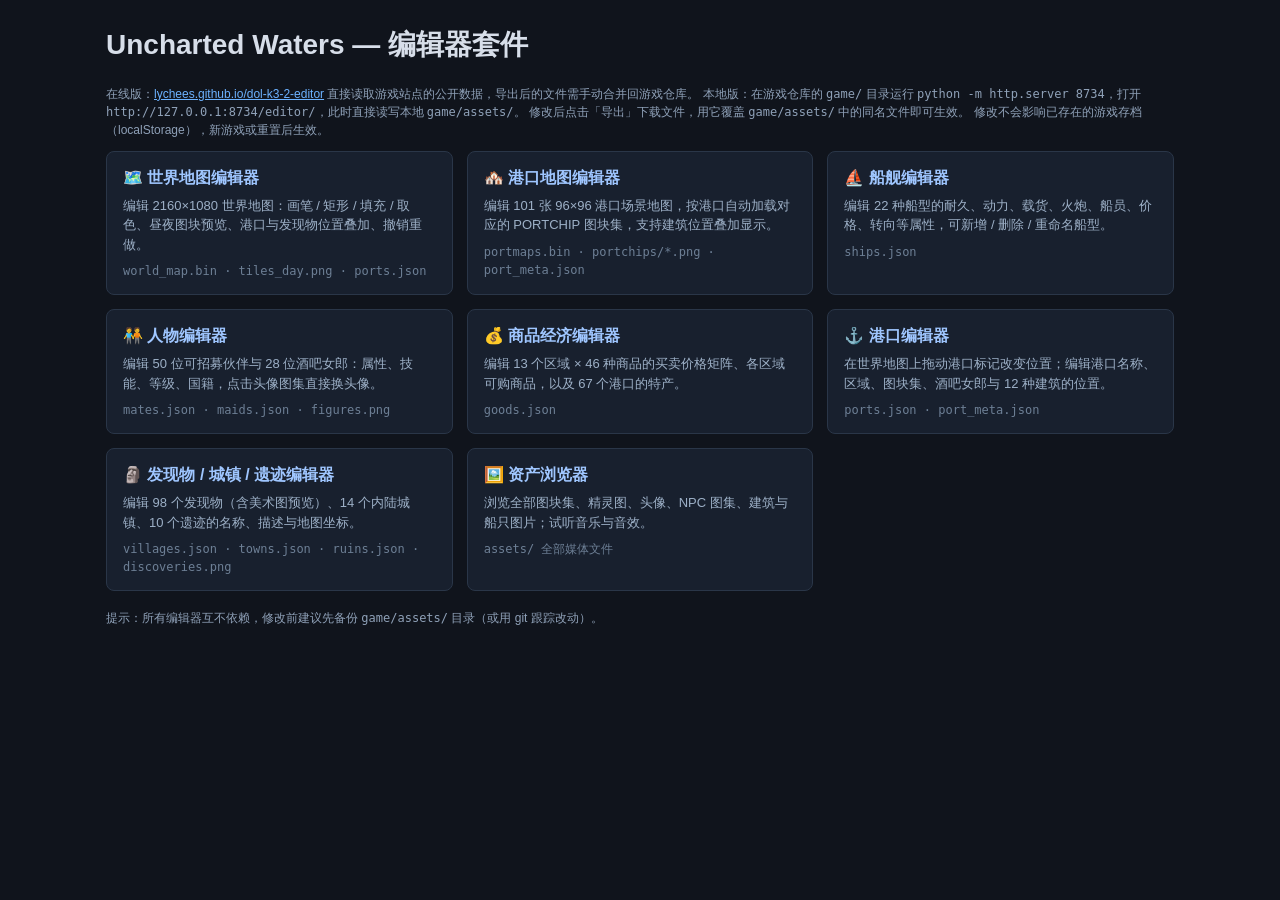
==== editor/index.html @ f9b2b8d0 "Editor suite for dol-k3-2 (world/port map, ships, mates, goods, ports, discoveries, asset browser)" ====
<!DOCTYPE html>
<html lang="zh-CN">
<head>
<meta charset="utf-8">
<title>UW 编辑器套件</title>
<meta name="viewport" content="width=device-width, initial-scale=1">
<link rel="stylesheet" href="css/editor.css">
</head>
<body>
<div class="hub">
  <h1>Uncharted Waters — 编辑器套件</h1>
  <p class="hint">
    在线版：<a href="https://lychees.github.io/dol-k3-2-editor/editor/">lychees.github.io/dol-k3-2-editor</a>
    直接读取游戏站点的公开数据，导出后的文件需手动合并回游戏仓库。
    本地版：在游戏仓库的 <code>game/</code> 目录运行 <code>python -m http.server 8734</code>，打开
    <code>http://127.0.0.1:8734/editor/</code>，此时直接读写本地 <code>game/assets/</code>。
    修改后点击「导出」下载文件，用它覆盖 <code>game/assets/</code> 中的同名文件即可生效。
    修改不会影响已存在的游戏存档（localStorage），新游戏或重置后生效。
  </p>
  <div class="hub-grid">
    <a class="hub-card" href="map.html">
      <h2>🗺️ 世界地图编辑器</h2>
      <p>编辑 2160×1080 世界地图：画笔 / 矩形 / 填充 / 取色、昼夜图块预览、港口与发现物位置叠加、撤销重做。</p>
      <div class="files">world_map.bin · tiles_day.png · ports.json</div>
    </a>
    <a class="hub-card" href="portmap.html">
      <h2>🏘️ 港口地图编辑器</h2>
      <p>编辑 101 张 96×96 港口场景地图，按港口自动加载对应的 PORTCHIP 图块集，支持建筑位置叠加显示。</p>
      <div class="files">portmaps.bin · portchips/*.png · port_meta.json</div>
    </a>
    <a class="hub-card" href="ships.html">
      <h2>⛵ 船舰编辑器</h2>
      <p>编辑 22 种船型的耐久、动力、载货、火炮、船员、价格、转向等属性，可新增 / 删除 / 重命名船型。</p>
      <div class="files">ships.json</div>
    </a>
    <a class="hub-card" href="mates.html">
      <h2>🧑‍🤝‍🧑 人物编辑器</h2>
      <p>编辑 50 位可招募伙伴与 28 位酒吧女郎：属性、技能、等级、国籍，点击头像图集直接换头像。</p>
      <div class="files">mates.json · maids.json · figures.png</div>
    </a>
    <a class="hub-card" href="goods.html">
      <h2>💰 商品经济编辑器</h2>
      <p>编辑 13 个区域 × 46 种商品的买卖价格矩阵、各区域可购商品，以及 67 个港口的特产。</p>
      <div class="files">goods.json</div>
    </a>
    <a class="hub-card" href="ports.html">
      <h2>⚓ 港口编辑器</h2>
      <p>在世界地图上拖动港口标记改变位置；编辑港口名称、区域、图块集、酒吧女郎与 12 种建筑的位置。</p>
      <div class="files">ports.json · port_meta.json</div>
    </a>
    <a class="hub-card" href="world.html">
      <h2>🗿 发现物 / 城镇 / 遗迹编辑器</h2>
      <p>编辑 98 个发现物（含美术图预览）、14 个内陆城镇、10 个遗迹的名称、描述与地图坐标。</p>
      <div class="files">villages.json · towns.json · ruins.json · discoveries.png</div>
    </a>
    <a class="hub-card" href="assets.html">
      <h2>🖼️ 资产浏览器</h2>
      <p>浏览全部图块集、精灵图、头像、NPC 图集、建筑与船只图片；试听音乐与音效。</p>
      <div class="files">assets/ 全部媒体文件</div>
    </a>
  </div>
  <p class="hint" style="margin-top:18px">
    提示：所有编辑器互不依赖，修改前建议先备份 <code>game/assets/</code> 目录（或用 git 跟踪改动）。
  </p>
</div>
</body>
</html>
---- editor/css/editor.css ----
/* editor.css — shared style for the UW editor suite */
* { box-sizing: border-box; }
html, body { margin: 0; padding: 0; }
body {
  background: #10141c;
  color: #d7dee9;
  font: 14px/1.5 "Segoe UI", "Microsoft YaHei", sans-serif;
}
a { color: #6cb2ff; }

.ed-header {
  display: flex; align-items: baseline; gap: 16px;
  padding: 10px 16px;
  background: #18202e;
  border-bottom: 1px solid #2a3648;
  position: sticky; top: 0; z-index: 50;
}
.ed-header h1 { font-size: 18px; margin: 0; }
.ed-home { text-decoration: none; white-space: nowrap; }
.ed-sub { color: #8fa1b8; font-size: 13px; }

.ed-toolbar {
  display: flex; flex-wrap: wrap; align-items: center; gap: 8px;
  padding: 8px 16px;
  background: #141b27;
  border-bottom: 1px solid #263143;
}
.ed-toolbar .spacer { flex: 1; }
.ed-main { display: flex; min-height: calc(100vh - 100px); }
.ed-side {
  width: 300px; flex: none; overflow-y: auto;
  padding: 12px;
  background: #141b27;
  border-right: 1px solid #263143;
}
.ed-canvas-wrap {
  flex: 1; overflow: hidden; position: relative;
  background: #0b0f16;
}
canvas.ed-canvas { position: absolute; image-rendering: pixelated; cursor: crosshair; }

button, select, input[type="text"], input[type="number"] {
  background: #1f2a3b; color: #d7dee9;
  border: 1px solid #35455c; border-radius: 4px;
  padding: 4px 10px; font: inherit;
}
button { cursor: pointer; }
button:hover { background: #2a3a52; }
button.active { background: #2f5e96; border-color: #4f8fd0; }
button.danger { border-color: #8a3a3a; }
button.danger:hover { background: #5c2626; }
input[type="number"] { width: 80px; }
label { display: inline-flex; align-items: center; gap: 4px; }

table.ed-table { border-collapse: collapse; width: 100%; }
table.ed-table th, table.ed-table td {
  border: 1px solid #2a3648; padding: 4px 8px; text-align: left;
}
table.ed-table th { background: #1c2635; position: sticky; top: 0; }
table.ed-table tr:hover td { background: #1a2332; }
table.ed-table tr.selected td { background: #24405f; }
table.ed-table input { width: 100%; }

.ed-list { display: flex; flex-direction: column; gap: 2px; }
.ed-list .item {
  padding: 4px 8px; border-radius: 4px; cursor: pointer;
  white-space: nowrap; overflow: hidden; text-overflow: ellipsis;
}
.ed-list .item:hover { background: #1f2a3b; }
.ed-list .item.selected { background: #2f5e96; }

.ed-form { display: grid; grid-template-columns: auto 1fr; gap: 6px 10px; align-items: center; }
.ed-form label { color: #9db0c7; }

.hint { color: #8fa1b8; font-size: 12px; }

#uw-toast {
  position: fixed; left: 50%; bottom: 32px; transform: translateX(-50%);
  background: #24405f; color: #fff; padding: 8px 18px; border-radius: 6px;
  opacity: 0; pointer-events: none; transition: opacity .25s; z-index: 999;
}
#uw-toast.show { opacity: 1; }

/* hub page */
.hub { max-width: 1100px; margin: 0 auto; padding: 24px 16px; }
.hub h1 { margin-top: 0; }
.hub-grid {
  display: grid; gap: 14px;
  grid-template-columns: repeat(auto-fill, minmax(300px, 1fr));
}
.hub-card {
  display: block; text-decoration: none; color: inherit;
  background: #18202e; border: 1px solid #2a3648; border-radius: 8px;
  padding: 14px 16px;
}
.hub-card:hover { border-color: #4f8fd0; background: #1c2739; }
.hub-card h2 { margin: 0 0 6px; font-size: 16px; color: #9fc6ff; }
.hub-card p { margin: 0; color: #9db0c7; font-size: 13px; }
.hub-card .files { margin-top: 8px; font-size: 12px; color: #6d7f95; font-family: monospace; }
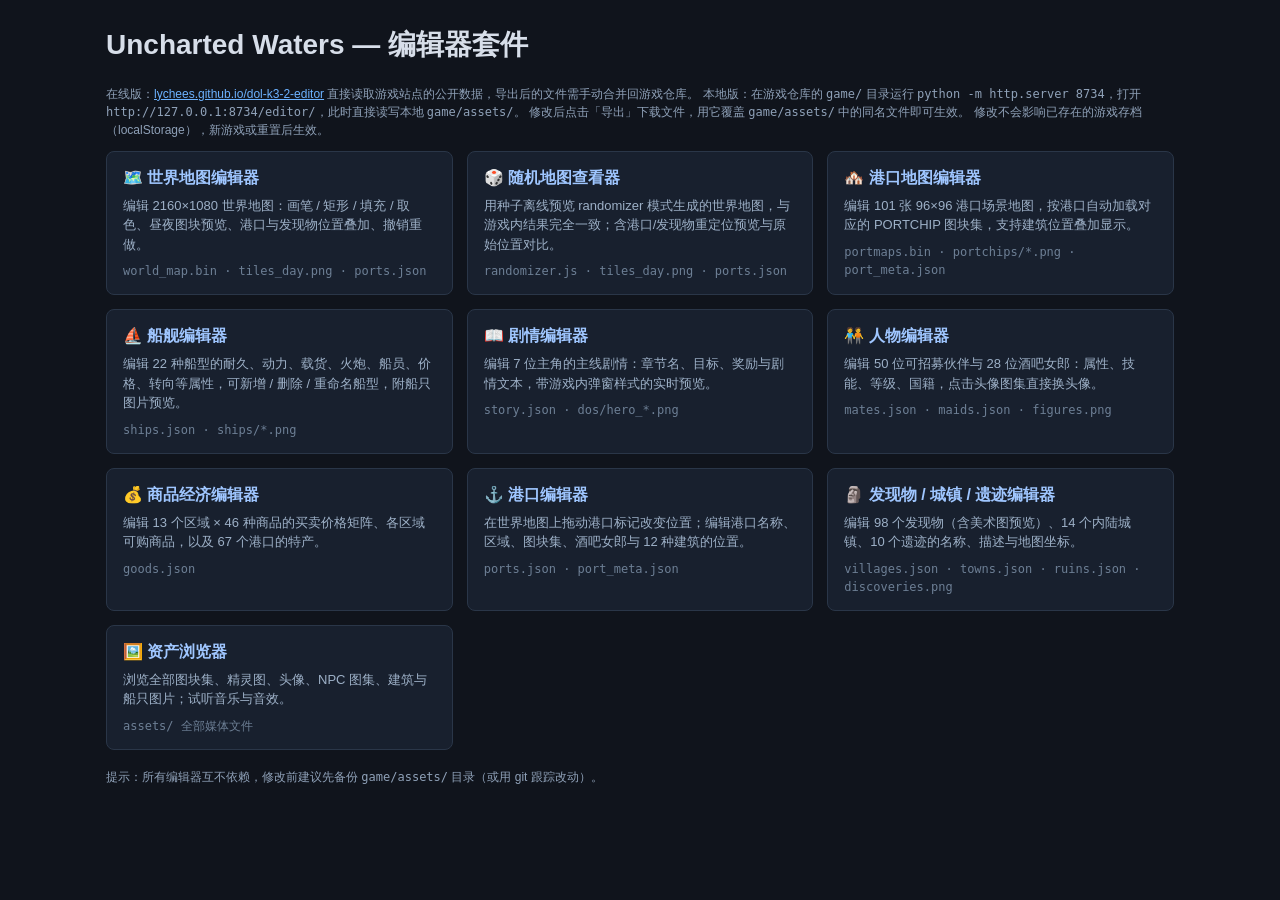
==== commit a2598d7f: "Add story editor, random map viewer; ship editor shows ship images" ====
--- a/editor/index.html
+++ b/editor/index.html
@@ -23,6 +23,11 @@
       <p>编辑 2160×1080 世界地图：画笔 / 矩形 / 填充 / 取色、昼夜图块预览、港口与发现物位置叠加、撤销重做。</p>
       <div class="files">world_map.bin · tiles_day.png · ports.json</div>
     </a>
+    <a class="hub-card" href="rando.html">
+      <h2>🎲 随机地图查看器</h2>
+      <p>用种子离线预览 randomizer 模式生成的世界地图，与游戏内结果完全一致；含港口/发现物重定位预览与原始位置对比。</p>
+      <div class="files">randomizer.js · tiles_day.png · ports.json</div>
+    </a>
     <a class="hub-card" href="portmap.html">
       <h2>🏘️ 港口地图编辑器</h2>
       <p>编辑 101 张 96×96 港口场景地图，按港口自动加载对应的 PORTCHIP 图块集，支持建筑位置叠加显示。</p>
@@ -30,8 +35,13 @@
     </a>
     <a class="hub-card" href="ships.html">
       <h2>⛵ 船舰编辑器</h2>
-      <p>编辑 22 种船型的耐久、动力、载货、火炮、船员、价格、转向等属性，可新增 / 删除 / 重命名船型。</p>
-      <div class="files">ships.json</div>
+      <p>编辑 22 种船型的耐久、动力、载货、火炮、船员、价格、转向等属性，可新增 / 删除 / 重命名船型，附船只图片预览。</p>
+      <div class="files">ships.json · ships/*.png</div>
+    </a>
+    <a class="hub-card" href="story.html">
+      <h2>📖 剧情编辑器</h2>
+      <p>编辑 7 位主角的主线剧情：章节名、目标、奖励与剧情文本，带游戏内弹窗样式的实时预览。</p>
+      <div class="files">story.json · dos/hero_*.png</div>
     </a>
     <a class="hub-card" href="mates.html">
       <h2>🧑‍🤝‍🧑 人物编辑器</h2>
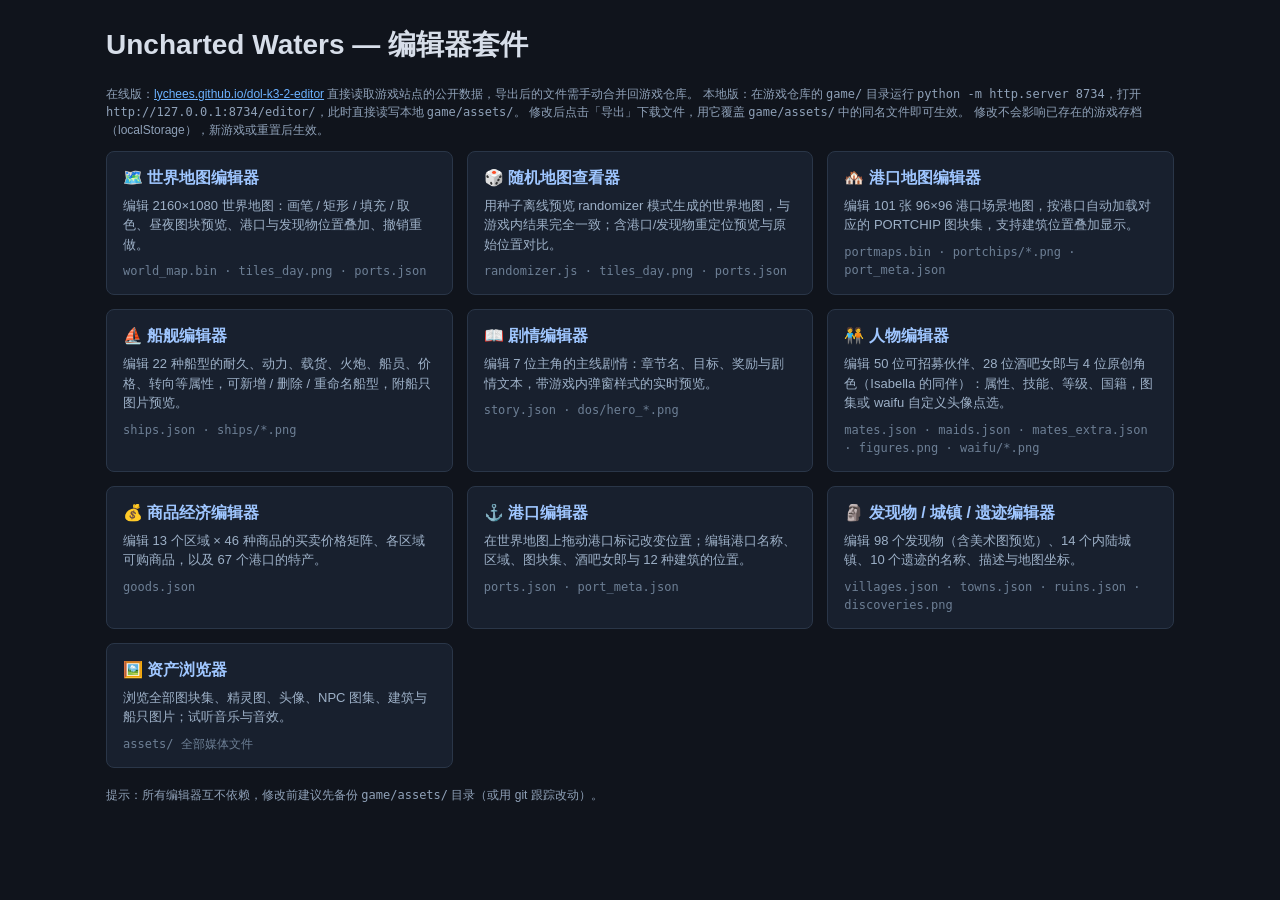
==== commit 0fe9154f: "Character editor: original characters tab (mates_extra.json) with waifu portrait picker" ====
--- a/editor/index.html
+++ b/editor/index.html
@@ -45,8 +45,8 @@
     </a>
     <a class="hub-card" href="mates.html">
       <h2>🧑‍🤝‍🧑 人物编辑器</h2>
-      <p>编辑 50 位可招募伙伴与 28 位酒吧女郎：属性、技能、等级、国籍，点击头像图集直接换头像。</p>
-      <div class="files">mates.json · maids.json · figures.png</div>
+      <p>编辑 50 位可招募伙伴、28 位酒吧女郎与 4 位原创角色（Isabella 的同伴）：属性、技能、等级、国籍，图集或 waifu 自定义头像点选。</p>
+      <div class="files">mates.json · maids.json · mates_extra.json · figures.png · waifu/*.png</div>
     </a>
     <a class="hub-card" href="goods.html">
       <h2>💰 商品经济编辑器</h2>
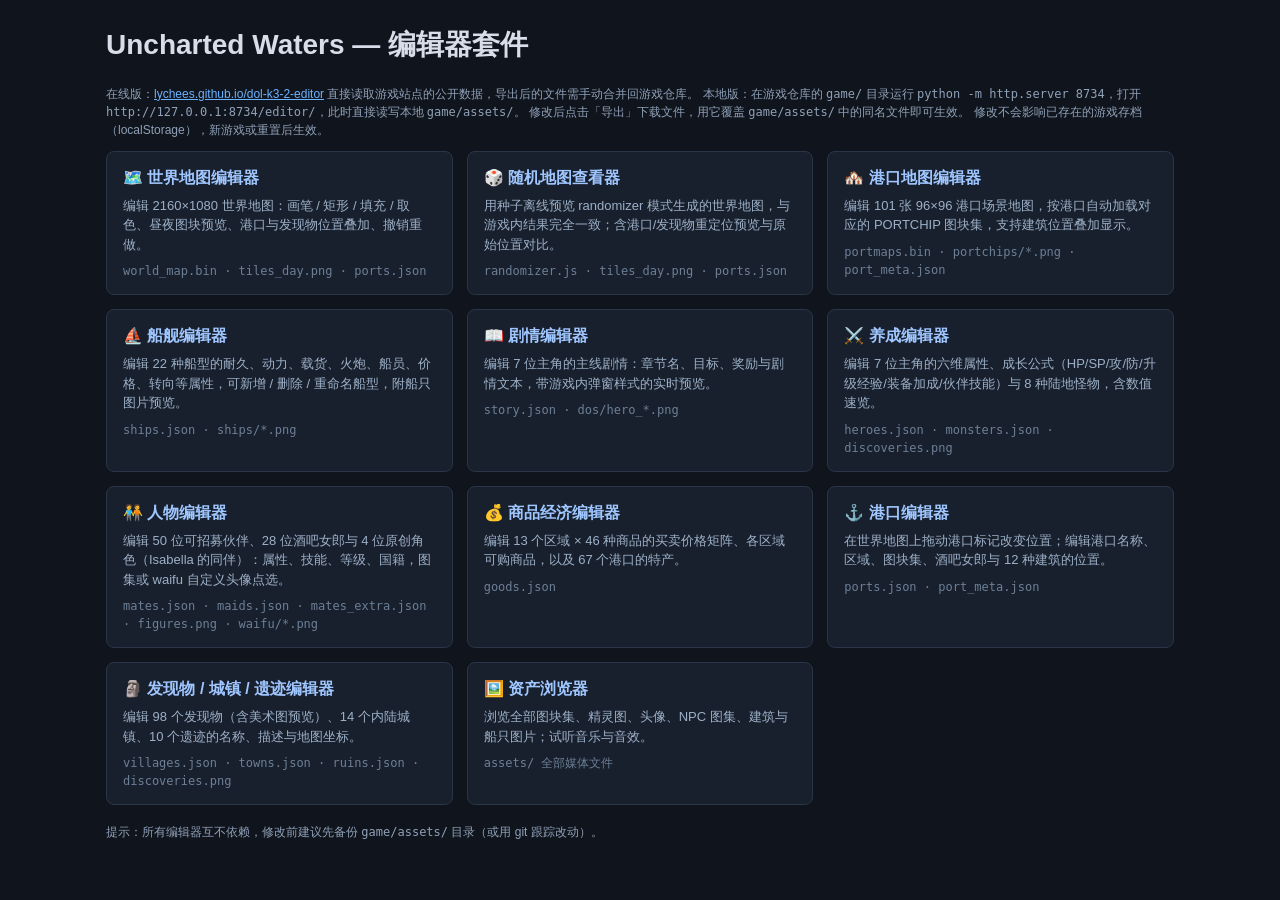
==== commit a2930723: "Add hero/monster (growth) editor: hero.html + heroes.json/monsters.json fallback copies" ====
--- a/editor/index.html
+++ b/editor/index.html
@@ -43,6 +43,11 @@
       <p>编辑 7 位主角的主线剧情：章节名、目标、奖励与剧情文本，带游戏内弹窗样式的实时预览。</p>
       <div class="files">story.json · dos/hero_*.png</div>
     </a>
+    <a class="hub-card" href="hero.html">
+      <h2>⚔️ 养成编辑器</h2>
+      <p>编辑 7 位主角的六维属性、成长公式（HP/SP/攻/防/升级经验/装备加成/伙伴技能）与 8 种陆地怪物，含数值速览。</p>
+      <div class="files">heroes.json · monsters.json · discoveries.png</div>
+    </a>
     <a class="hub-card" href="mates.html">
       <h2>🧑‍🤝‍🧑 人物编辑器</h2>
       <p>编辑 50 位可招募伙伴、28 位酒吧女郎与 4 位原创角色（Isabella 的同伴）：属性、技能、等级、国籍，图集或 waifu 自定义头像点选。</p>
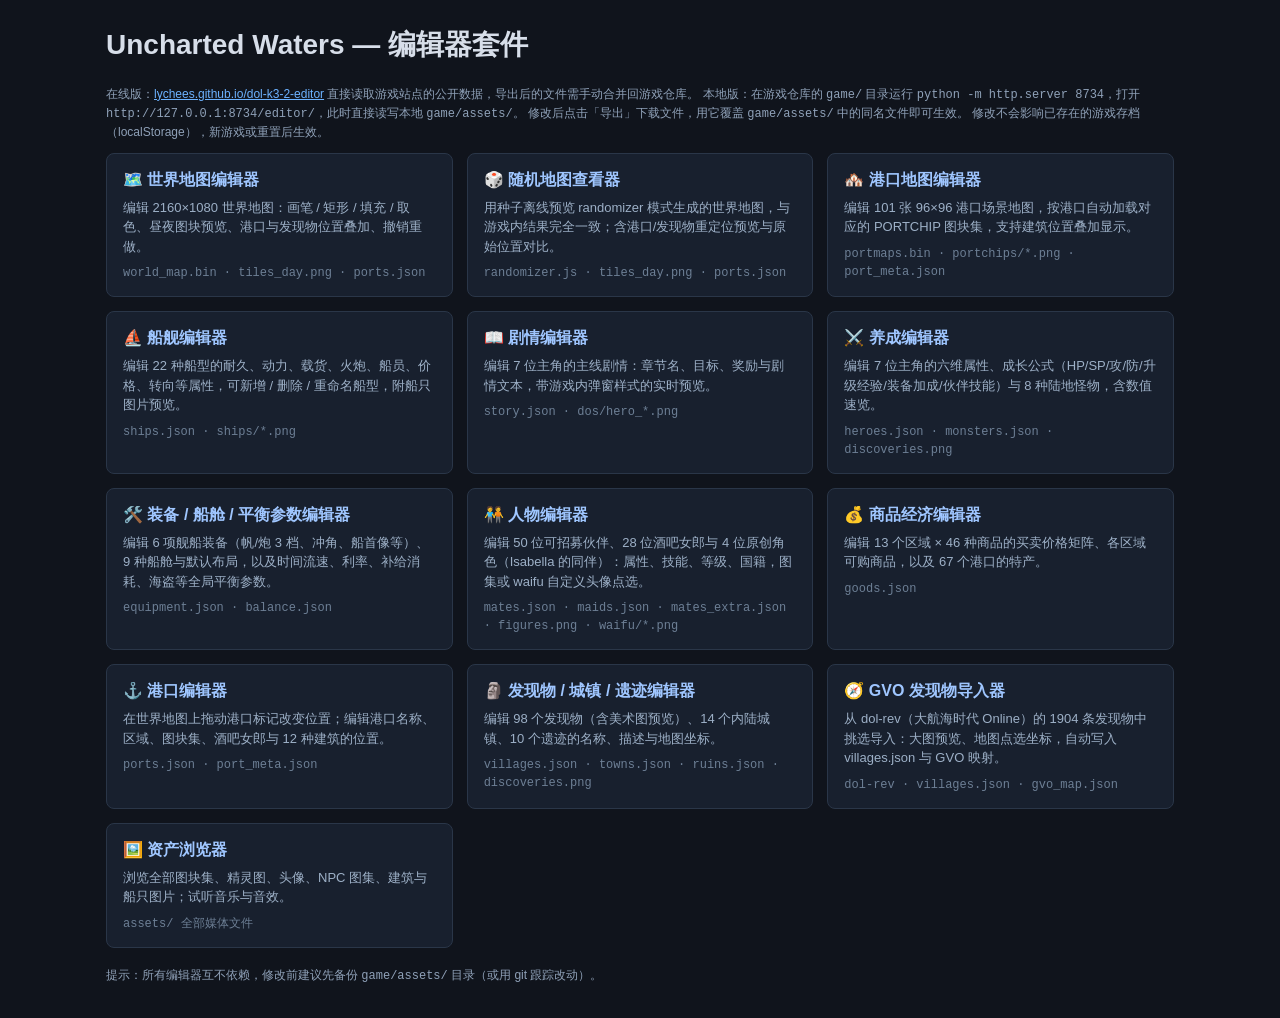
==== commit 76a700af: "Add GVO discovery importer and equipment/cabin/balance editors" ====
--- a/editor/index.html
+++ b/editor/index.html
@@ -48,6 +48,11 @@
       <p>编辑 7 位主角的六维属性、成长公式（HP/SP/攻/防/升级经验/装备加成/伙伴技能）与 8 种陆地怪物，含数值速览。</p>
       <div class="files">heroes.json · monsters.json · discoveries.png</div>
     </a>
+    <a class="hub-card" href="outfit.html">
+      <h2>🛠️ 装备 / 船舱 / 平衡参数编辑器</h2>
+      <p>编辑 6 项舰船装备（帆/炮 3 档、冲角、船首像等）、9 种船舱与默认布局，以及时间流速、利率、补给消耗、海盗等全局平衡参数。</p>
+      <div class="files">equipment.json · balance.json</div>
+    </a>
     <a class="hub-card" href="mates.html">
       <h2>🧑‍🤝‍🧑 人物编辑器</h2>
       <p>编辑 50 位可招募伙伴、28 位酒吧女郎与 4 位原创角色（Isabella 的同伴）：属性、技能、等级、国籍，图集或 waifu 自定义头像点选。</p>
@@ -68,6 +73,11 @@
       <p>编辑 98 个发现物（含美术图预览）、14 个内陆城镇、10 个遗迹的名称、描述与地图坐标。</p>
       <div class="files">villages.json · towns.json · ruins.json · discoveries.png</div>
     </a>
+    <a class="hub-card" href="gvoimport.html">
+      <h2>🧭 GVO 发现物导入器</h2>
+      <p>从 dol-rev（大航海时代 Online）的 1904 条发现物中挑选导入：大图预览、地图点选坐标，自动写入 villages.json 与 GVO 映射。</p>
+      <div class="files">dol-rev · villages.json · gvo_map.json</div>
+    </a>
     <a class="hub-card" href="assets.html">
       <h2>🖼️ 资产浏览器</h2>
       <p>浏览全部图块集、精灵图、头像、NPC 图集、建筑与船只图片；试听音乐与音效。</p>
